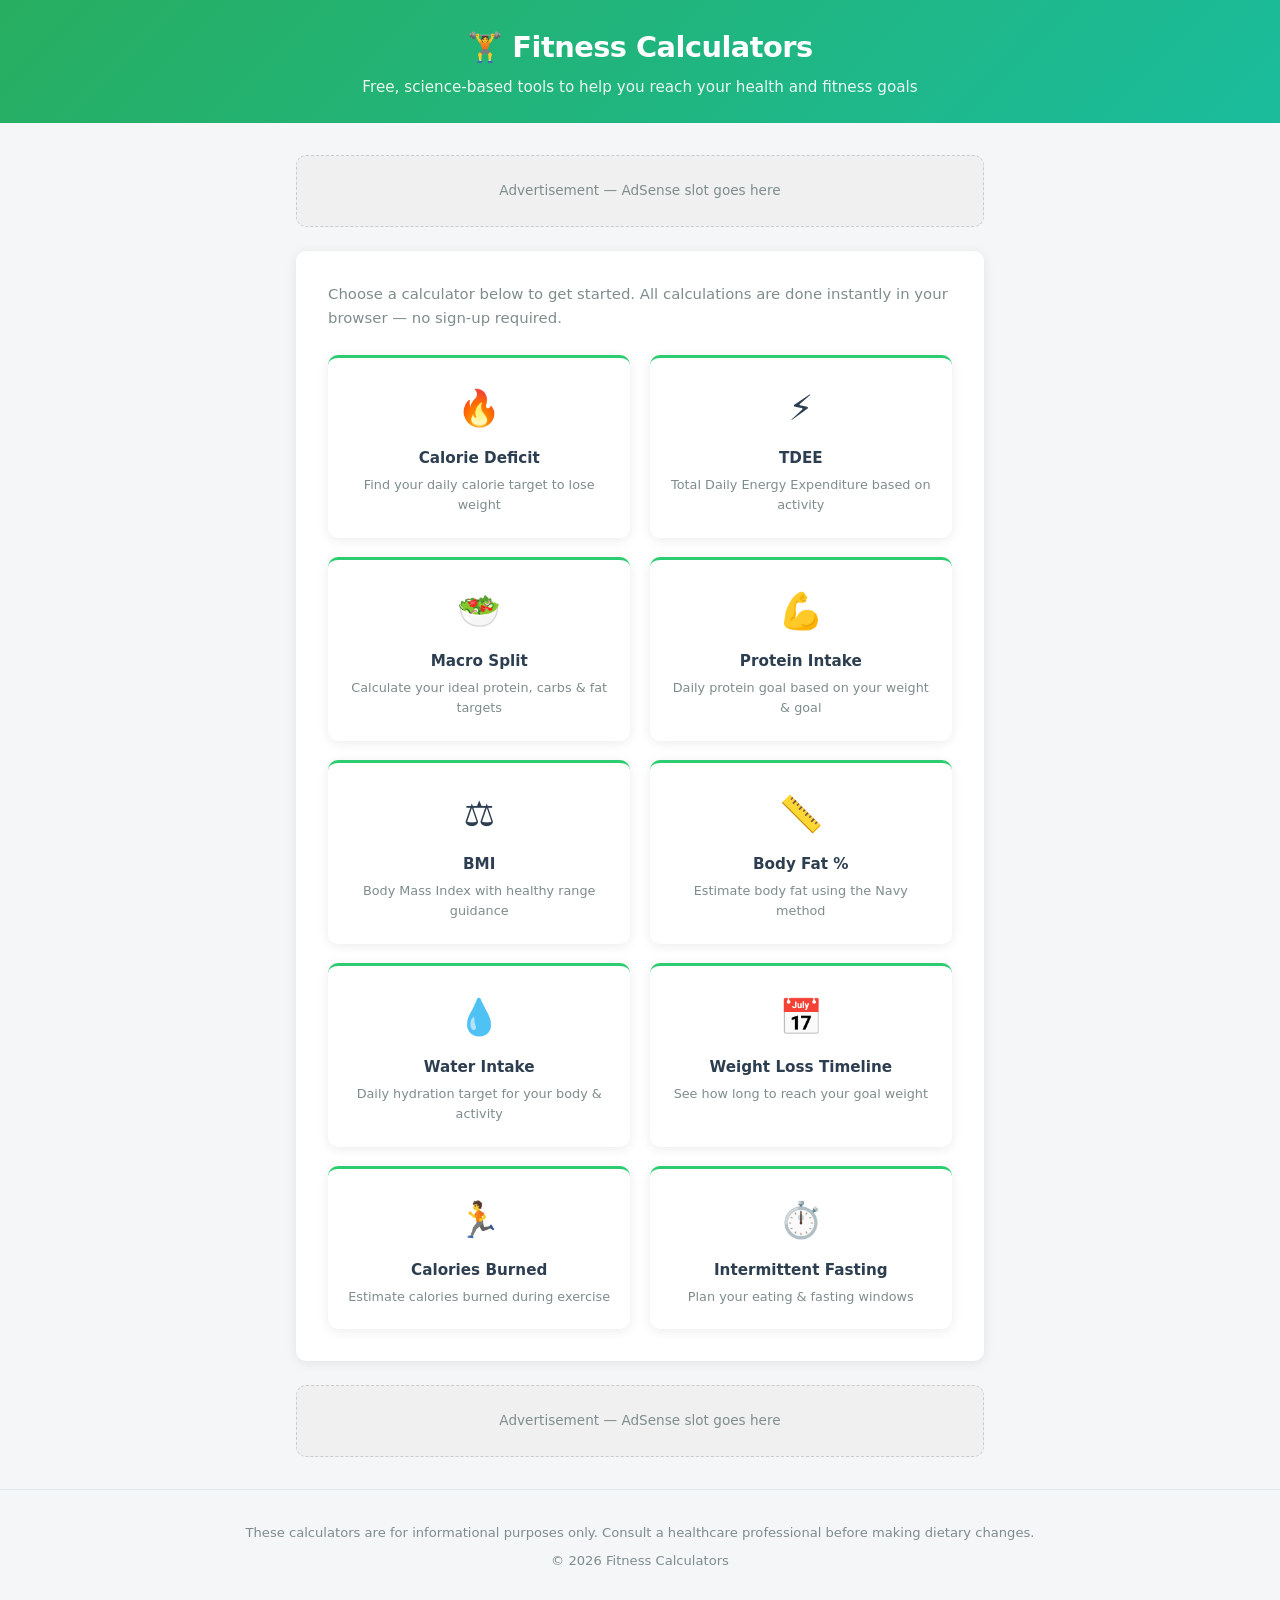
==== index.html @ 4537faa9 "Initial commit: 10 fitness calculators (TDEE, BMI, macros, body fat, etc.) Co-Authored-By: Claude So" ====
<!DOCTYPE html>
<html lang="en">
<head>
  <meta charset="UTF-8" />
  <meta name="viewport" content="width=device-width, initial-scale=1.0" />
  <title>Fitness Calculators — Free Tools for Your Health Goals</title>
  <meta name="description" content="10 free fitness calculators: TDEE, BMI, calorie deficit, macros, protein intake, body fat, water intake, and more." />
  <link rel="stylesheet" href="style.css" />

  <!-- Google AdSense — replace with your publisher ID -->
  <!-- <script async src="https://pagead2.googlesyndication.com/pagead/js/adsbygoogle.js?client=ca-pub-XXXXXXXXXXXXXXXX" crossorigin="anonymous"></script> -->
</head>
<body>

  <header>
    <h1>🏋️ Fitness Calculators</h1>
    <p>Free, science-based tools to help you reach your health and fitness goals</p>
  </header>

  <main>

    <!-- Ad Slot (top) -->
    <div class="ad-slot">Advertisement — AdSense slot goes here</div>

    <div class="card">
      <p style="color: var(--text-muted); font-size: 0.93rem;">
        Choose a calculator below to get started. All calculations are done instantly in your browser — no sign-up required.
      </p>

      <div class="calc-grid">

        <a class="calc-card" href="calorie-deficit.html">
          <div class="icon">🔥</div>
          <h2>Calorie Deficit</h2>
          <p>Find your daily calorie target to lose weight</p>
        </a>

        <a class="calc-card" href="tdee.html">
          <div class="icon">⚡</div>
          <h2>TDEE</h2>
          <p>Total Daily Energy Expenditure based on activity</p>
        </a>

        <a class="calc-card" href="macro-split.html">
          <div class="icon">🥗</div>
          <h2>Macro Split</h2>
          <p>Calculate your ideal protein, carbs & fat targets</p>
        </a>

        <a class="calc-card" href="protein-intake.html">
          <div class="icon">💪</div>
          <h2>Protein Intake</h2>
          <p>Daily protein goal based on your weight & goal</p>
        </a>

        <a class="calc-card" href="bmi.html">
          <div class="icon">⚖️</div>
          <h2>BMI</h2>
          <p>Body Mass Index with healthy range guidance</p>
        </a>

        <a class="calc-card" href="body-fat.html">
          <div class="icon">📏</div>
          <h2>Body Fat %</h2>
          <p>Estimate body fat using the Navy method</p>
        </a>

        <a class="calc-card" href="water-intake.html">
          <div class="icon">💧</div>
          <h2>Water Intake</h2>
          <p>Daily hydration target for your body & activity</p>
        </a>

        <a class="calc-card" href="weight-loss-timeline.html">
          <div class="icon">📅</div>
          <h2>Weight Loss Timeline</h2>
          <p>See how long to reach your goal weight</p>
        </a>

        <a class="calc-card" href="calories-burned.html">
          <div class="icon">🏃</div>
          <h2>Calories Burned</h2>
          <p>Estimate calories burned during exercise</p>
        </a>

        <a class="calc-card" href="intermittent-fasting.html">
          <div class="icon">⏱️</div>
          <h2>Intermittent Fasting</h2>
          <p>Plan your eating & fasting windows</p>
        </a>

      </div>
    </div>

    <!-- Ad Slot (bottom) -->
    <div class="ad-slot">Advertisement — AdSense slot goes here</div>

  </main>

  <footer>
    <p>These calculators are for informational purposes only. Consult a healthcare professional before making dietary changes.</p>
    <p style="margin-top: 0.4rem;">© 2026 Fitness Calculators</p>
  </footer>

</body>
</html>
---- style.css ----
/* ===== RESET & BASE ===== */
*, *::before, *::after {
  box-sizing: border-box;
  margin: 0;
  padding: 0;
}

:root {
  --primary: #2ecc71;
  --primary-dark: #27ae60;
  --accent: #1abc9c;
  --bg: #f4f6f8;
  --surface: #ffffff;
  --text: #2c3e50;
  --text-muted: #7f8c8d;
  --border: #e0e6ed;
  --shadow: 0 2px 12px rgba(0, 0, 0, 0.08);
  --radius: 10px;
  --max-width: 720px;
}

body {
  font-family: 'Segoe UI', system-ui, -apple-system, sans-serif;
  background: var(--bg);
  color: var(--text);
  line-height: 1.6;
  min-height: 100vh;
}

/* ===== HEADER ===== */
header {
  background: linear-gradient(135deg, var(--primary-dark), var(--accent));
  color: #fff;
  padding: 1.5rem 1rem;
  text-align: center;
}

header h1 {
  font-size: 1.8rem;
  font-weight: 700;
  letter-spacing: -0.5px;
}

header p {
  margin-top: 0.3rem;
  opacity: 0.9;
  font-size: 0.95rem;
}

header a.home-link {
  display: inline-block;
  margin-top: 0.6rem;
  color: rgba(255,255,255,0.85);
  font-size: 0.85rem;
  text-decoration: none;
}

header a.home-link:hover {
  color: #fff;
  text-decoration: underline;
}

/* ===== MAIN LAYOUT ===== */
main {
  max-width: var(--max-width);
  margin: 2rem auto;
  padding: 0 1rem;
}

/* ===== CARD ===== */
.card {
  background: var(--surface);
  border-radius: var(--radius);
  box-shadow: var(--shadow);
  padding: 2rem;
  margin-bottom: 1.5rem;
}

/* ===== FORM ELEMENTS ===== */
.form-group {
  margin-bottom: 1.2rem;
}

label {
  display: block;
  font-weight: 600;
  margin-bottom: 0.4rem;
  font-size: 0.92rem;
  color: var(--text);
}

input[type="number"],
input[type="text"],
select {
  width: 100%;
  padding: 0.65rem 0.9rem;
  border: 1.5px solid var(--border);
  border-radius: 6px;
  font-size: 1rem;
  color: var(--text);
  background: #fff;
  transition: border-color 0.2s;
}

input[type="number"]:focus,
input[type="text"]:focus,
select:focus {
  outline: none;
  border-color: var(--primary);
}

/* ===== RADIO / TOGGLE ===== */
.radio-group {
  display: flex;
  gap: 0.75rem;
  flex-wrap: wrap;
}

.radio-group label {
  font-weight: 400;
  display: flex;
  align-items: center;
  gap: 0.35rem;
  cursor: pointer;
}

/* ===== BUTTON ===== */
button.calc-btn {
  display: block;
  width: 100%;
  padding: 0.85rem;
  background: var(--primary);
  color: #fff;
  border: none;
  border-radius: 6px;
  font-size: 1.05rem;
  font-weight: 700;
  cursor: pointer;
  transition: background 0.2s;
  margin-top: 0.5rem;
}

button.calc-btn:hover {
  background: var(--primary-dark);
}

/* ===== RESULT BOX ===== */
.result {
  display: none;
  background: linear-gradient(135deg, #eafaf1, #d5f5e3);
  border-left: 4px solid var(--primary);
  border-radius: var(--radius);
  padding: 1.4rem 1.6rem;
  margin-top: 1.5rem;
}

.result.show {
  display: block;
}

.result h2 {
  font-size: 1rem;
  color: var(--text-muted);
  margin-bottom: 0.5rem;
  font-weight: 600;
  text-transform: uppercase;
  letter-spacing: 0.05em;
}

.result .big-number {
  font-size: 2.4rem;
  font-weight: 800;
  color: var(--primary-dark);
  line-height: 1.1;
}

.result .sub {
  font-size: 0.9rem;
  color: var(--text-muted);
  margin-top: 0.4rem;
}

.result-grid {
  display: grid;
  grid-template-columns: repeat(auto-fit, minmax(140px, 1fr));
  gap: 1rem;
  margin-top: 0.75rem;
}

.result-item {
  text-align: center;
  background: #fff;
  border-radius: 8px;
  padding: 0.9rem 0.5rem;
}

.result-item .label {
  font-size: 0.78rem;
  color: var(--text-muted);
  text-transform: uppercase;
  letter-spacing: 0.06em;
}

.result-item .value {
  font-size: 1.5rem;
  font-weight: 800;
  color: var(--primary-dark);
}

/* ===== AD PLACEHOLDER ===== */
.ad-slot {
  background: #f0f0f0;
  border: 1px dashed #ccc;
  border-radius: var(--radius);
  text-align: center;
  padding: 1.5rem;
  color: var(--text-muted);
  font-size: 0.85rem;
  margin-bottom: 1.5rem;
}

/* ===== HOMEPAGE GRID ===== */
.calc-grid {
  display: grid;
  grid-template-columns: repeat(auto-fill, minmax(200px, 1fr));
  gap: 1.2rem;
  margin-top: 1.5rem;
}

.calc-card {
  background: var(--surface);
  border-radius: var(--radius);
  box-shadow: var(--shadow);
  padding: 1.4rem 1.2rem;
  text-align: center;
  text-decoration: none;
  color: var(--text);
  transition: transform 0.15s, box-shadow 0.15s;
  border-top: 3px solid var(--primary);
}

.calc-card:hover {
  transform: translateY(-3px);
  box-shadow: 0 6px 20px rgba(0,0,0,0.12);
}

.calc-card .icon {
  font-size: 2.2rem;
  margin-bottom: 0.6rem;
}

.calc-card h2 {
  font-size: 0.95rem;
  font-weight: 700;
}

.calc-card p {
  font-size: 0.8rem;
  color: var(--text-muted);
  margin-top: 0.3rem;
}

/* ===== FOOTER ===== */
footer {
  text-align: center;
  padding: 2rem 1rem;
  font-size: 0.82rem;
  color: var(--text-muted);
  border-top: 1px solid var(--border);
  margin-top: 2rem;
}

footer a {
  color: var(--primary-dark);
  text-decoration: none;
}

footer a:hover {
  text-decoration: underline;
}

/* ===== RESPONSIVE ===== */
@media (max-width: 480px) {
  header h1 { font-size: 1.4rem; }
  .card { padding: 1.3rem; }
  .result .big-number { font-size: 1.9rem; }
}
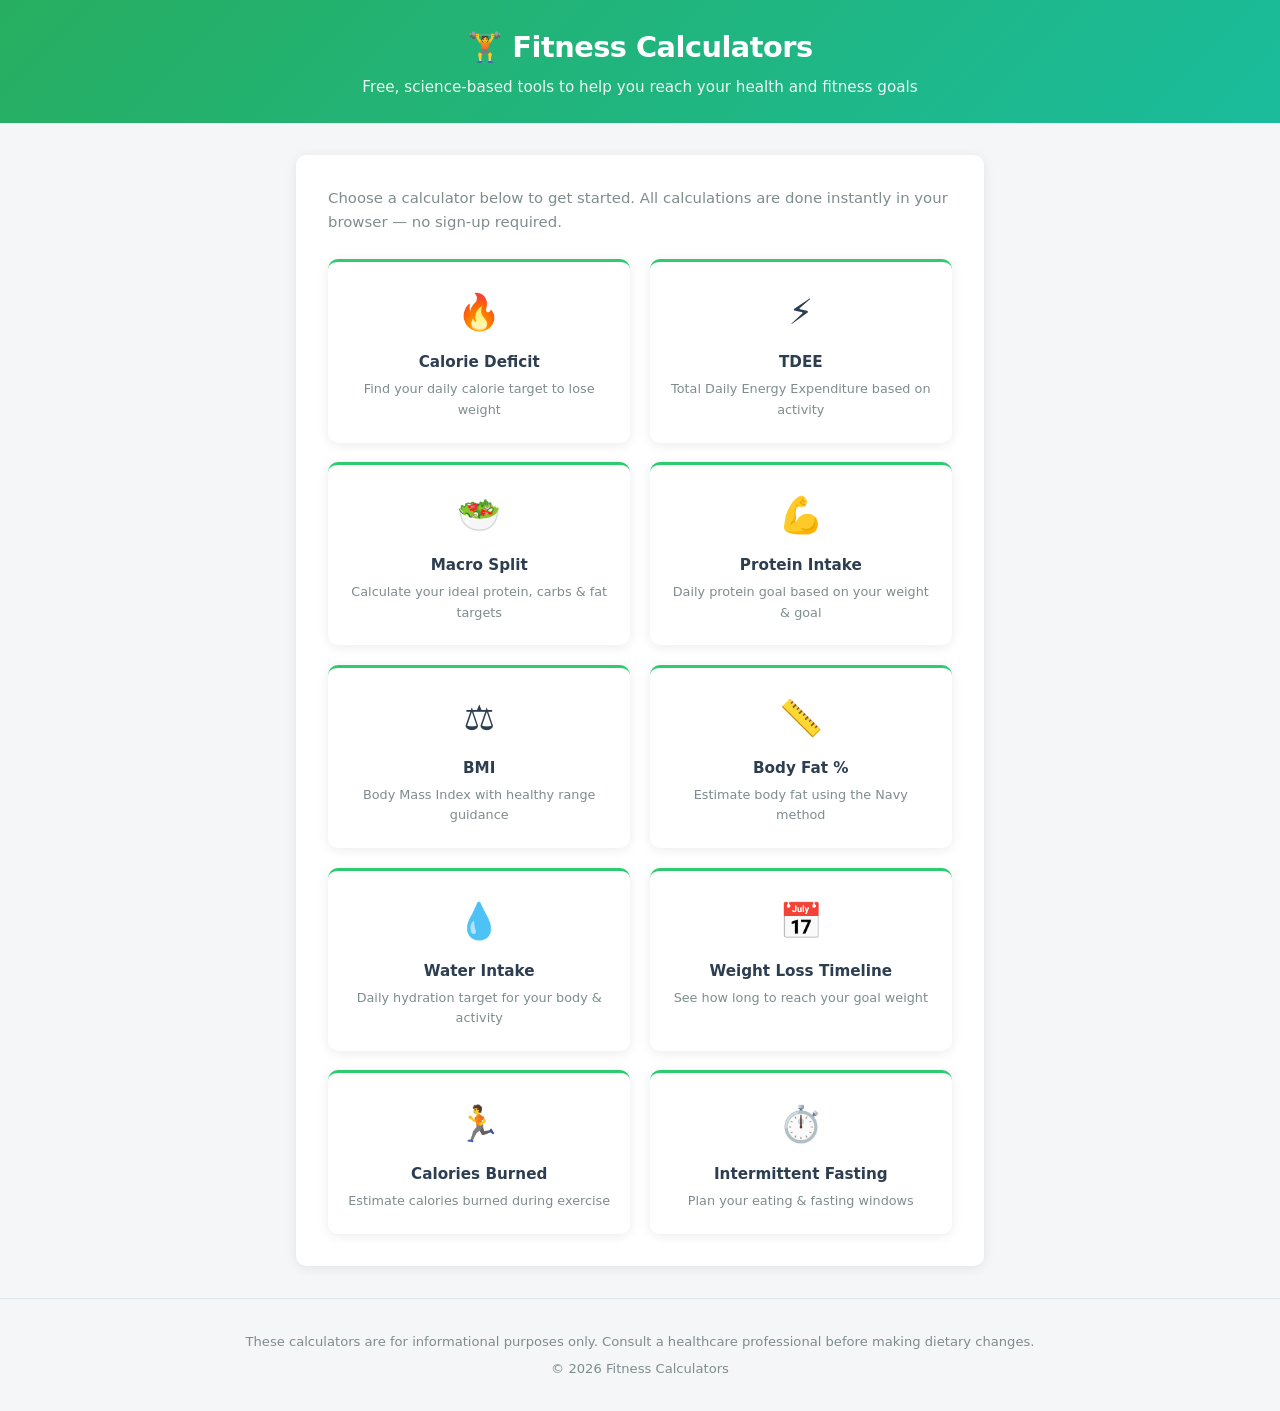
==== commit acc4e140: "Remove ad slot placeholder divs from all pages Co-Authored-By: Claude Sonnet 4.6 <noreply@anthropic." ====
--- a/index.html
+++ b/index.html
@@ -7,8 +7,7 @@
   <meta name="description" content="10 free fitness calculators: TDEE, BMI, calorie deficit, macros, protein intake, body fat, water intake, and more." />
   <link rel="stylesheet" href="style.css" />
 
-  <!-- Google AdSense — replace with your publisher ID -->
-  <!-- <script async src="https://pagead2.googlesyndication.com/pagead/js/adsbygoogle.js?client=ca-pub-XXXXXXXXXXXXXXXX" crossorigin="anonymous"></script> -->
+  <script async src="https://pagead2.googlesyndication.com/pagead/js/adsbygoogle.js?client=ca-pub-2884063454198300" crossorigin="anonymous"></script>
 </head>
 <body>
 
@@ -20,7 +19,6 @@
   <main>
 
     <!-- Ad Slot (top) -->
-    <div class="ad-slot">Advertisement — AdSense slot goes here</div>
 
     <div class="card">
       <p style="color: var(--text-muted); font-size: 0.93rem;">
@@ -93,7 +91,6 @@
     </div>
 
     <!-- Ad Slot (bottom) -->
-    <div class="ad-slot">Advertisement — AdSense slot goes here</div>
 
   </main>
 
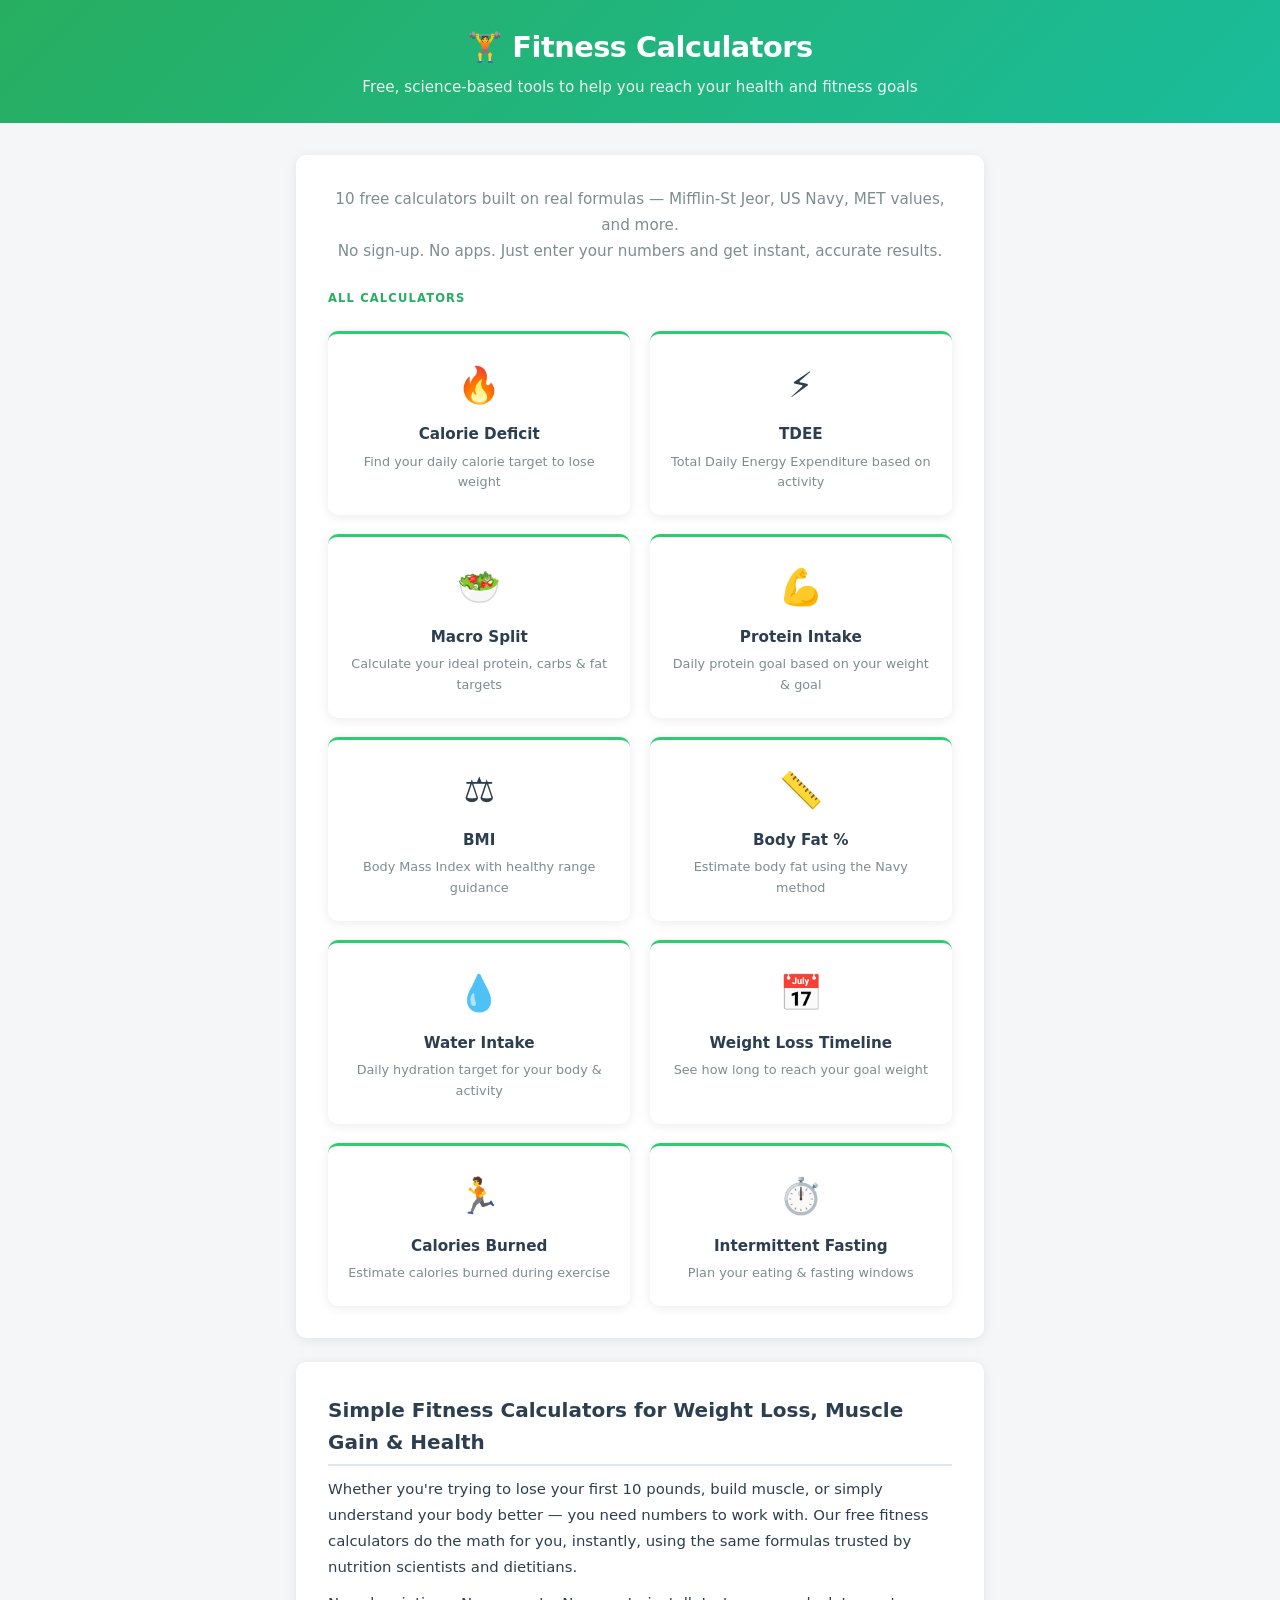
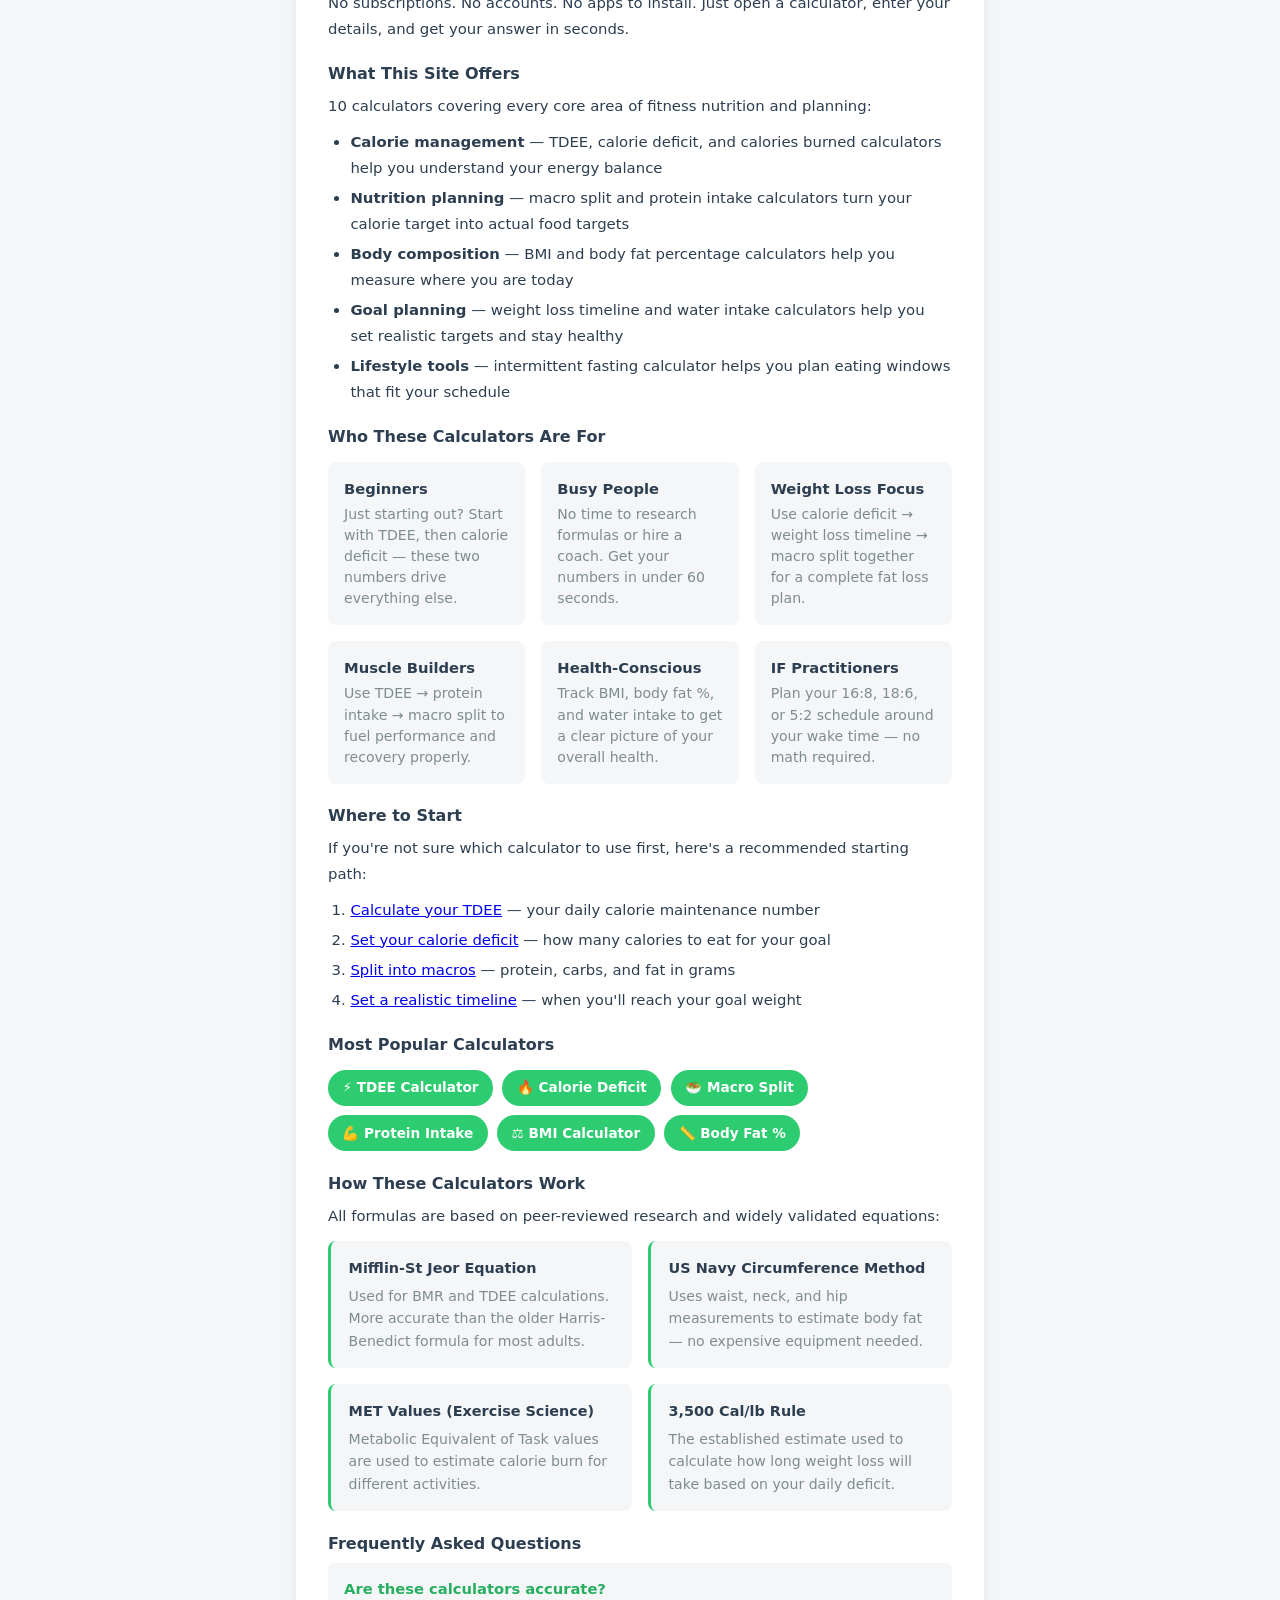
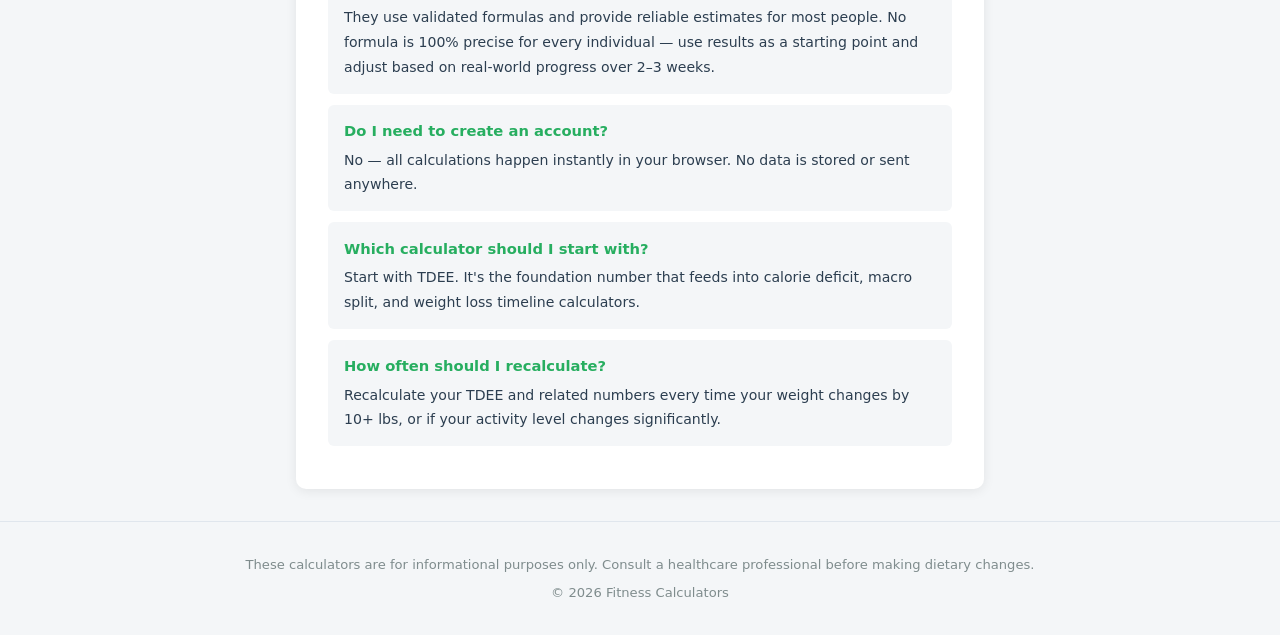
==== commit 50ff6a0b: "Turn homepage into SEO page and add related calculators to all pages Co-Authored-By: Claude Sonnet 4" ====
--- a/index.html
+++ b/index.html
@@ -3,11 +3,86 @@
 <head>
   <meta charset="UTF-8" />
   <meta name="viewport" content="width=device-width, initial-scale=1.0" />
-  <title>Fitness Calculators — Free Tools for Your Health Goals</title>
-  <meta name="description" content="10 free fitness calculators: TDEE, BMI, calorie deficit, macros, protein intake, body fat, water intake, and more." />
+  <title>Simple Fitness Calculators for Weight Loss, Muscle Gain &amp; Health</title>
+  <meta name="description" content="Free, science-based fitness calculators for weight loss, muscle gain, and overall health. Calculate your TDEE, BMI, macros, calorie deficit, body fat, protein intake, and more — no sign-up needed." />
   <link rel="stylesheet" href="style.css" />
-
   <script async src="https://pagead2.googlesyndication.com/pagead/js/adsbygoogle.js?client=ca-pub-2884063454198300" crossorigin="anonymous"></script>
+  <style>
+    .hero-intro {
+      text-align: center;
+      margin-bottom: 1.5rem;
+      color: var(--text-muted);
+      font-size: 0.95rem;
+      line-height: 1.7;
+    }
+    .section-label {
+      font-size: 0.72rem;
+      font-weight: 700;
+      text-transform: uppercase;
+      letter-spacing: 0.1em;
+      color: var(--primary-dark);
+      margin-bottom: 0.6rem;
+    }
+    .audience-grid {
+      display: grid;
+      grid-template-columns: repeat(auto-fill, minmax(180px, 1fr));
+      gap: 1rem;
+      margin-top: 0.75rem;
+    }
+    .audience-item {
+      background: var(--bg);
+      border-radius: 8px;
+      padding: 1rem;
+      font-size: 0.88rem;
+      line-height: 1.5;
+    }
+    .audience-item strong {
+      display: block;
+      font-size: 0.92rem;
+      margin-bottom: 0.25rem;
+      color: var(--text);
+    }
+    .audience-item span { color: var(--text-muted); }
+    .featured-links {
+      display: flex;
+      flex-wrap: wrap;
+      gap: 0.6rem;
+      margin-top: 0.75rem;
+    }
+    .featured-links a {
+      display: inline-block;
+      padding: 0.45rem 0.9rem;
+      background: var(--primary);
+      color: #fff;
+      border-radius: 20px;
+      font-size: 0.85rem;
+      font-weight: 600;
+      text-decoration: none;
+      transition: background 0.2s;
+    }
+    .featured-links a:hover { background: var(--primary-dark); }
+    .edu-grid {
+      display: grid;
+      grid-template-columns: repeat(auto-fill, minmax(200px, 1fr));
+      gap: 1rem;
+      margin-top: 0.75rem;
+    }
+    .edu-item {
+      background: var(--bg);
+      border-radius: 8px;
+      padding: 1rem 1.1rem;
+      font-size: 0.88rem;
+      line-height: 1.6;
+      border-left: 3px solid var(--primary);
+    }
+    .edu-item strong {
+      display: block;
+      font-size: 0.9rem;
+      margin-bottom: 0.3rem;
+      color: var(--text);
+    }
+    .edu-item span { color: var(--text-muted); }
+  </style>
 </head>
 <body>
 
@@ -18,13 +93,13 @@
 
   <main>
 
-    <!-- Ad Slot (top) -->
-
     <div class="card">
-      <p style="color: var(--text-muted); font-size: 0.93rem;">
-        Choose a calculator below to get started. All calculations are done instantly in your browser — no sign-up required.
+      <p class="hero-intro">
+        10 free calculators built on real formulas — Mifflin-St Jeor, US Navy, MET values, and more.<br>
+        No sign-up. No apps. Just enter your numbers and get instant, accurate results.
       </p>
 
+      <div class="section-label">All Calculators</div>
       <div class="calc-grid">
 
         <a class="calc-card" href="calorie-deficit.html">
@@ -42,13 +117,13 @@
         <a class="calc-card" href="macro-split.html">
           <div class="icon">🥗</div>
           <h2>Macro Split</h2>
-          <p>Calculate your ideal protein, carbs & fat targets</p>
+          <p>Calculate your ideal protein, carbs &amp; fat targets</p>
         </a>
 
         <a class="calc-card" href="protein-intake.html">
           <div class="icon">💪</div>
           <h2>Protein Intake</h2>
-          <p>Daily protein goal based on your weight & goal</p>
+          <p>Daily protein goal based on your weight &amp; goal</p>
         </a>
 
         <a class="calc-card" href="bmi.html">
@@ -66,7 +141,7 @@
         <a class="calc-card" href="water-intake.html">
           <div class="icon">💧</div>
           <h2>Water Intake</h2>
-          <p>Daily hydration target for your body & activity</p>
+          <p>Daily hydration target for your body &amp; activity</p>
         </a>
 
         <a class="calc-card" href="weight-loss-timeline.html">
@@ -84,13 +159,115 @@
         <a class="calc-card" href="intermittent-fasting.html">
           <div class="icon">⏱️</div>
           <h2>Intermittent Fasting</h2>
-          <p>Plan your eating & fasting windows</p>
+          <p>Plan your eating &amp; fasting windows</p>
         </a>
 
       </div>
     </div>
 
-    <!-- Ad Slot (bottom) -->
+    <!-- SEO CONTENT -->
+    <div class="seo-section">
+      <h2>Simple Fitness Calculators for Weight Loss, Muscle Gain &amp; Health</h2>
+
+      <p>Whether you're trying to lose your first 10 pounds, build muscle, or simply understand your body better — you need numbers to work with. Our free fitness calculators do the math for you, instantly, using the same formulas trusted by nutrition scientists and dietitians.</p>
+      <p>No subscriptions. No accounts. No apps to install. Just open a calculator, enter your details, and get your answer in seconds.</p>
+
+      <h3>What This Site Offers</h3>
+      <p>10 calculators covering every core area of fitness nutrition and planning:</p>
+      <ul>
+        <li><strong>Calorie management</strong> — TDEE, calorie deficit, and calories burned calculators help you understand your energy balance</li>
+        <li><strong>Nutrition planning</strong> — macro split and protein intake calculators turn your calorie target into actual food targets</li>
+        <li><strong>Body composition</strong> — BMI and body fat percentage calculators help you measure where you are today</li>
+        <li><strong>Goal planning</strong> — weight loss timeline and water intake calculators help you set realistic targets and stay healthy</li>
+        <li><strong>Lifestyle tools</strong> — intermittent fasting calculator helps you plan eating windows that fit your schedule</li>
+      </ul>
+
+      <h3>Who These Calculators Are For</h3>
+      <div class="audience-grid">
+        <div class="audience-item">
+          <strong>Beginners</strong>
+          <span>Just starting out? Start with TDEE, then calorie deficit — these two numbers drive everything else.</span>
+        </div>
+        <div class="audience-item">
+          <strong>Busy People</strong>
+          <span>No time to research formulas or hire a coach. Get your numbers in under 60 seconds.</span>
+        </div>
+        <div class="audience-item">
+          <strong>Weight Loss Focus</strong>
+          <span>Use calorie deficit → weight loss timeline → macro split together for a complete fat loss plan.</span>
+        </div>
+        <div class="audience-item">
+          <strong>Muscle Builders</strong>
+          <span>Use TDEE → protein intake → macro split to fuel performance and recovery properly.</span>
+        </div>
+        <div class="audience-item">
+          <strong>Health-Conscious</strong>
+          <span>Track BMI, body fat %, and water intake to get a clear picture of your overall health.</span>
+        </div>
+        <div class="audience-item">
+          <strong>IF Practitioners</strong>
+          <span>Plan your 16:8, 18:6, or 5:2 schedule around your wake time — no math required.</span>
+        </div>
+      </div>
+
+      <h3>Where to Start</h3>
+      <p>If you're not sure which calculator to use first, here's a recommended starting path:</p>
+      <ol>
+        <li><a href="tdee.html">Calculate your TDEE</a> — your daily calorie maintenance number</li>
+        <li><a href="calorie-deficit.html">Set your calorie deficit</a> — how many calories to eat for your goal</li>
+        <li><a href="macro-split.html">Split into macros</a> — protein, carbs, and fat in grams</li>
+        <li><a href="weight-loss-timeline.html">Set a realistic timeline</a> — when you'll reach your goal weight</li>
+      </ol>
+
+      <h3>Most Popular Calculators</h3>
+      <div class="featured-links">
+        <a href="tdee.html">⚡ TDEE Calculator</a>
+        <a href="calorie-deficit.html">🔥 Calorie Deficit</a>
+        <a href="macro-split.html">🥗 Macro Split</a>
+        <a href="protein-intake.html">💪 Protein Intake</a>
+        <a href="bmi.html">⚖️ BMI Calculator</a>
+        <a href="body-fat.html">📏 Body Fat %</a>
+      </div>
+
+      <h3>How These Calculators Work</h3>
+      <p>All formulas are based on peer-reviewed research and widely validated equations:</p>
+      <div class="edu-grid">
+        <div class="edu-item">
+          <strong>Mifflin-St Jeor Equation</strong>
+          <span>Used for BMR and TDEE calculations. More accurate than the older Harris-Benedict formula for most adults.</span>
+        </div>
+        <div class="edu-item">
+          <strong>US Navy Circumference Method</strong>
+          <span>Uses waist, neck, and hip measurements to estimate body fat — no expensive equipment needed.</span>
+        </div>
+        <div class="edu-item">
+          <strong>MET Values (Exercise Science)</strong>
+          <span>Metabolic Equivalent of Task values are used to estimate calorie burn for different activities.</span>
+        </div>
+        <div class="edu-item">
+          <strong>3,500 Cal/lb Rule</strong>
+          <span>The established estimate used to calculate how long weight loss will take based on your daily deficit.</span>
+        </div>
+      </div>
+
+      <h3>Frequently Asked Questions</h3>
+      <div class="faq-item">
+        <strong>Are these calculators accurate?</strong>
+        <p>They use validated formulas and provide reliable estimates for most people. No formula is 100% precise for every individual — use results as a starting point and adjust based on real-world progress over 2–3 weeks.</p>
+      </div>
+      <div class="faq-item">
+        <strong>Do I need to create an account?</strong>
+        <p>No — all calculations happen instantly in your browser. No data is stored or sent anywhere.</p>
+      </div>
+      <div class="faq-item">
+        <strong>Which calculator should I start with?</strong>
+        <p>Start with TDEE. It's the foundation number that feeds into calorie deficit, macro split, and weight loss timeline calculators.</p>
+      </div>
+      <div class="faq-item">
+        <strong>How often should I recalculate?</strong>
+        <p>Recalculate your TDEE and related numbers every time your weight changes by 10+ lbs, or if your activity level changes significantly.</p>
+      </div>
+    </div>
 
   </main>
 
@@ -100,4 +277,4 @@
   </footer>
 
 </body>
-</html>
+</html>
--- a/style.css
+++ b/style.css
@@ -279,6 +279,70 @@
   text-decoration: underline;
 }
 
+/* ===== SEO CONTENT SECTION ===== */
+.seo-section {
+  background: var(--surface);
+  border-radius: var(--radius);
+  box-shadow: var(--shadow);
+  padding: 2rem;
+  margin-bottom: 1.5rem;
+}
+
+.seo-section h2 {
+  font-size: 1.25rem;
+  font-weight: 700;
+  color: var(--text);
+  margin-top: 1.6rem;
+  margin-bottom: 0.6rem;
+  padding-bottom: 0.4rem;
+  border-bottom: 2px solid var(--border);
+}
+
+.seo-section h2:first-child { margin-top: 0; }
+
+.seo-section h3 {
+  font-size: 1rem;
+  font-weight: 700;
+  color: var(--text);
+  margin-top: 1.2rem;
+  margin-bottom: 0.4rem;
+}
+
+.seo-section p {
+  font-size: 0.93rem;
+  line-height: 1.75;
+  color: var(--text);
+  margin-bottom: 0.6rem;
+}
+
+.seo-section ul,
+.seo-section ol {
+  padding-left: 1.4rem;
+  margin-bottom: 0.7rem;
+}
+
+.seo-section li {
+  font-size: 0.93rem;
+  line-height: 1.75;
+  margin-bottom: 0.25rem;
+}
+
+.seo-section .faq-item {
+  background: var(--bg);
+  border-radius: 6px;
+  padding: 0.9rem 1rem;
+  margin-bottom: 0.7rem;
+}
+
+.seo-section .faq-item strong {
+  display: block;
+  font-size: 0.92rem;
+  color: var(--primary-dark);
+  margin-bottom: 0.3rem;
+}
+
+.seo-section .faq-item p { margin-bottom: 0; font-size: 0.88rem; }
+
 /* ===== RESPONSIVE ===== */
 @media (max-width: 480px) {
   header h1 { font-size: 1.4rem; }
